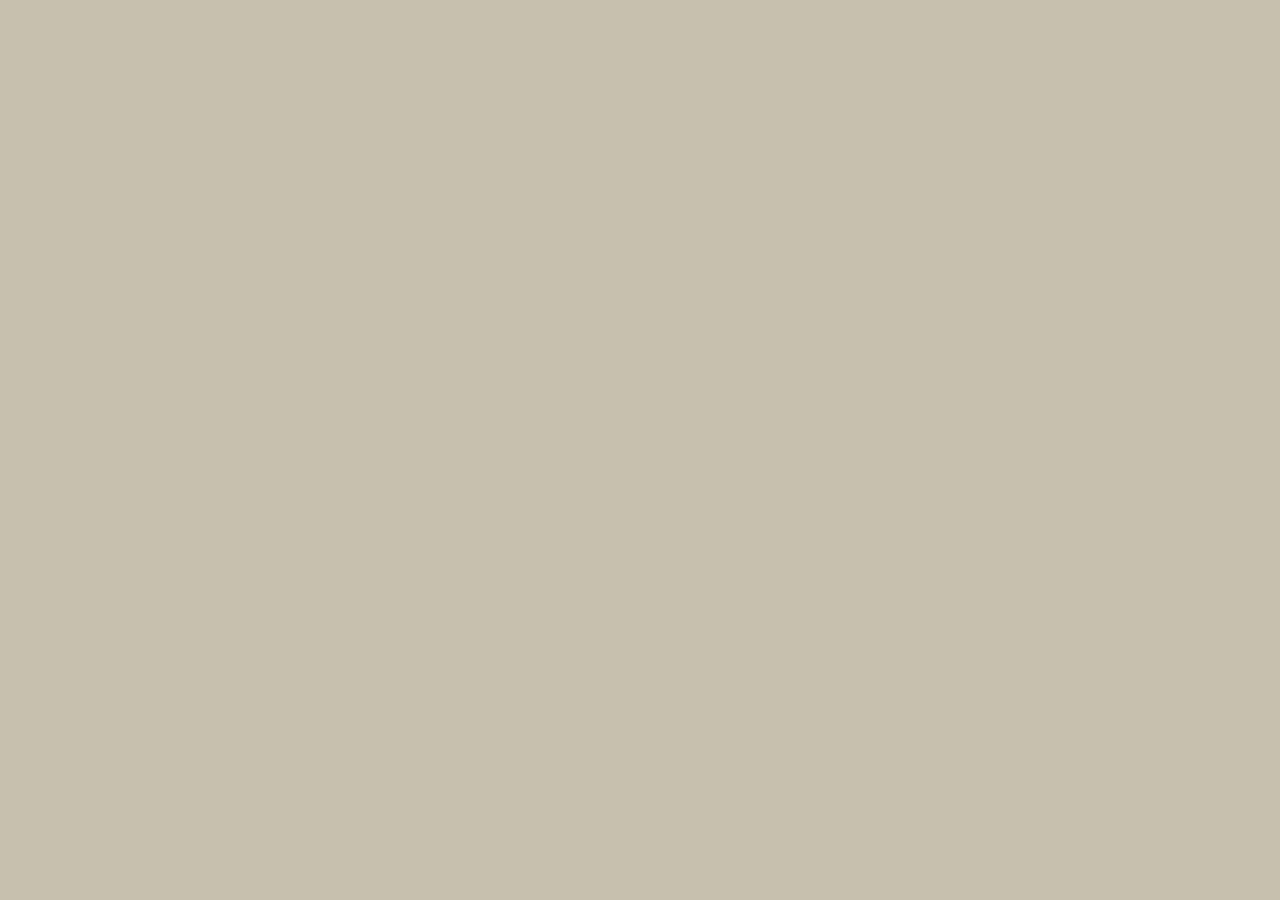
==== scrolling-effects-starter-code/index.html @ 47f2774f "Added content" ====
<!DOCTYPE html>
<html lang="en-ca">
<head>
	<meta charset="utf-8">
	<title>Scrolling Effects</title>
	<link href="css/main.css" rel="stylesheet">
</head>
<body>



<script src="http://code.jquery.com/jquery-2.1.1.min.js"></script>
<script src="js/main.js"></script>

</body>
</html>
---- scrolling-effects-starter-code/css/main.css ----
body {
	margin: 0;
	padding: 0;
	font: normal 100%/1.5 Georgia,serif;
	background-color: #c7c0ae;
}

img {
	display: block;
	margin: 0 auto;
}

section {
	padding: 10rem 0;
}
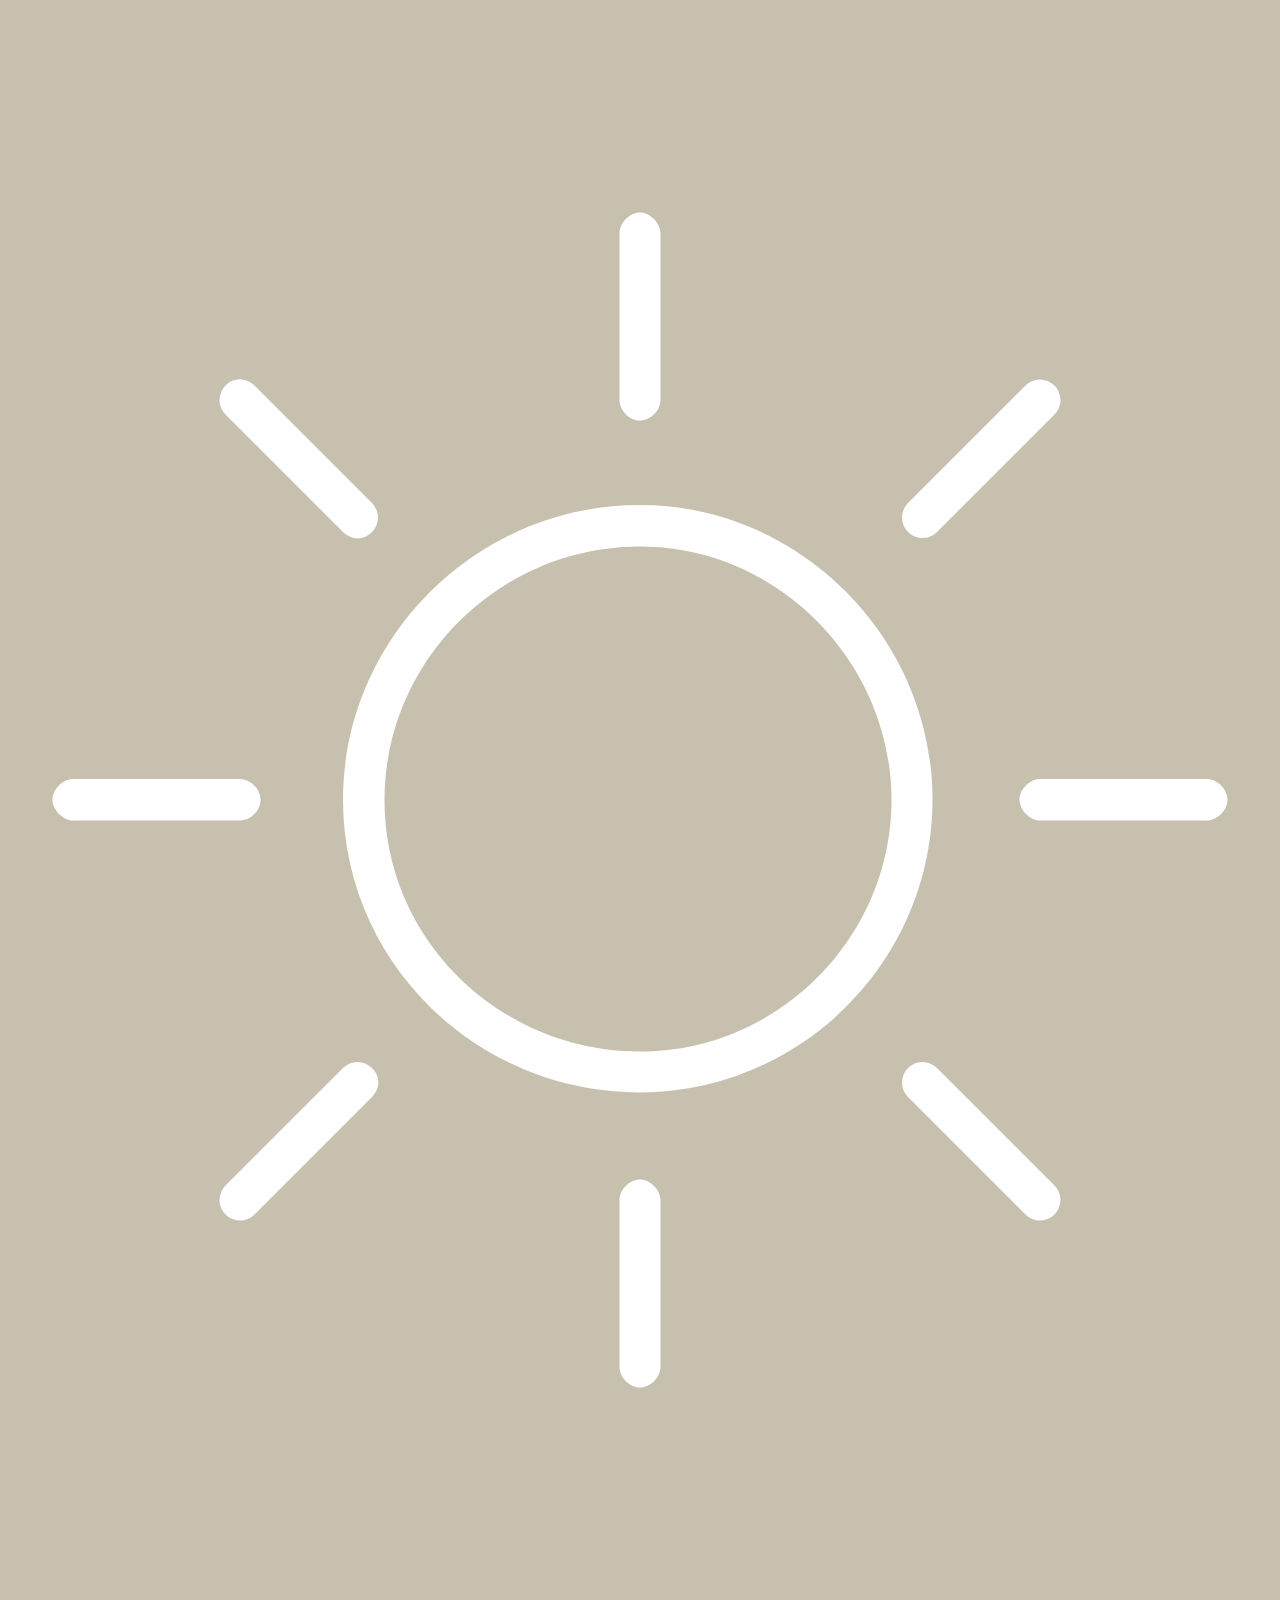
==== commit 30292347: "Added image to html" ====
--- a/scrolling-effects-starter-code/index.html
+++ b/scrolling-effects-starter-code/index.html
@@ -7,7 +7,9 @@
 </head>
 <body>
 
-
+<section class="sun-section">
+	<img class="sun" src="img/sun.svg" alt="">
+</section>
 
 <script src="http://code.jquery.com/jquery-2.1.1.min.js"></script>
 <script src="js/main.js"></script>
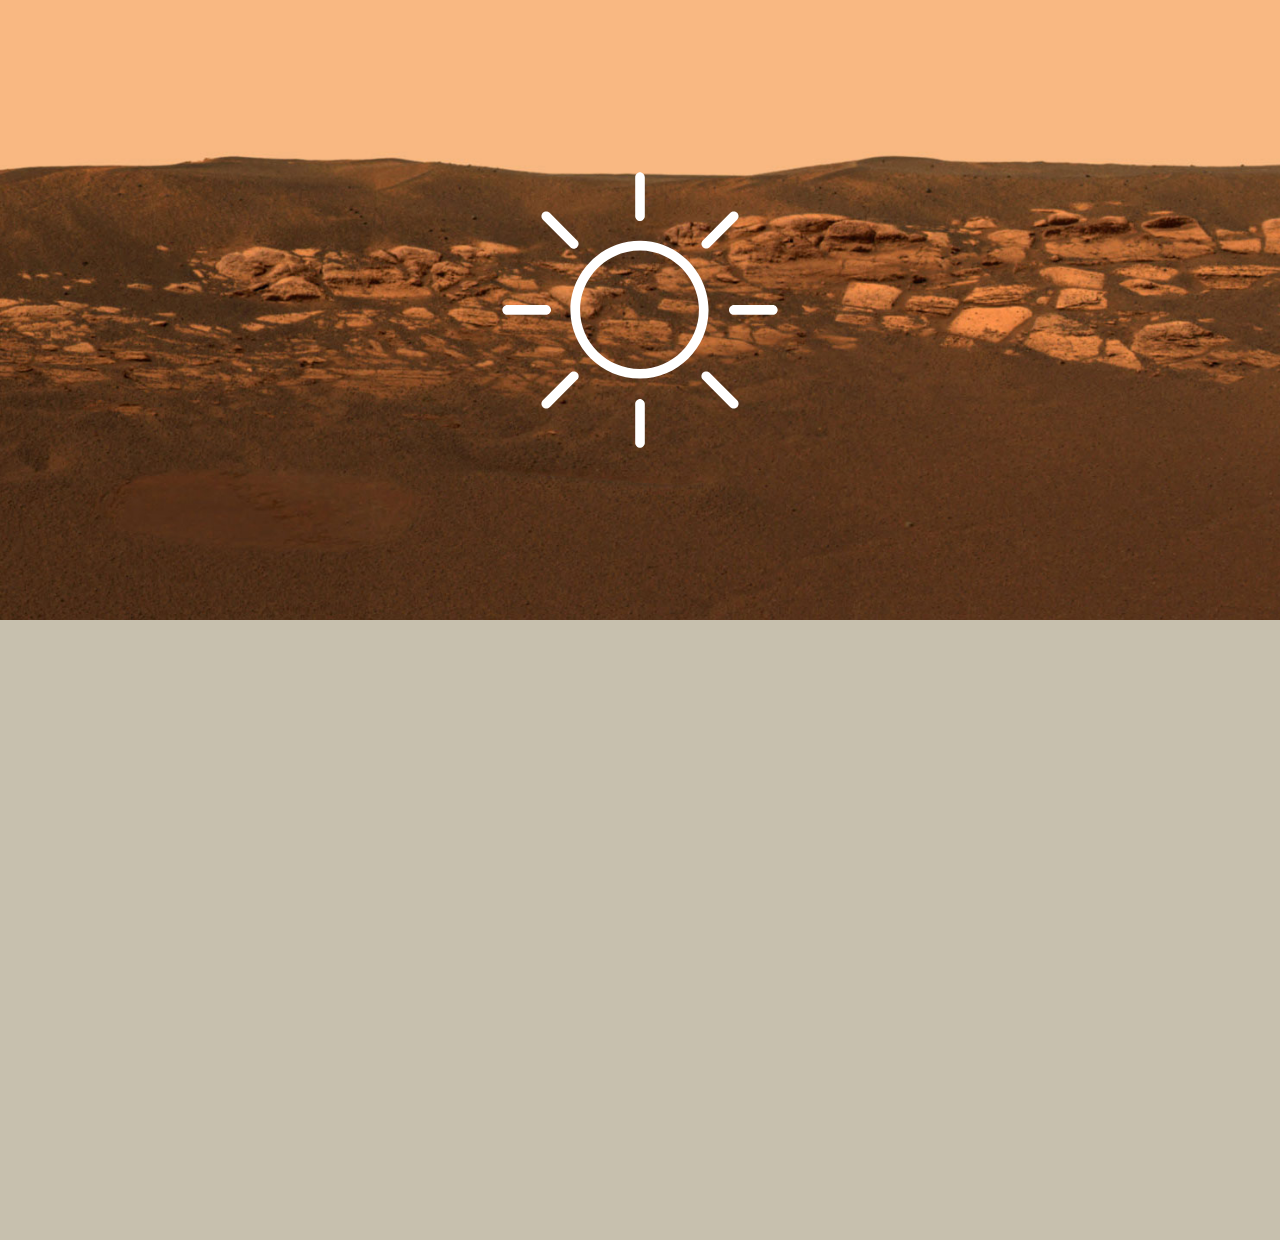
==== commit 8a2a1865: "Added css for dipper" ====
--- a/scrolling-effects-starter-code/index.html
+++ b/scrolling-effects-starter-code/index.html
@@ -11,7 +11,10 @@
 	<img class="sun" src="img/sun.svg" alt="">
 </section>
 
+<section class="dipper-section">
+	<img class="dipper" src="img/dipper.svg" alt="">
 <script src="http://code.jquery.com/jquery-2.1.1.min.js"></script>
+<script src="js/waypoints.min.js"></script>
 <script src="js/main.js"></script>
 
 </body>
--- a/scrolling-effects-starter-code/css/main.css
+++ b/scrolling-effects-starter-code/css/main.css
@@ -13,3 +13,28 @@
 section {
 	padding: 10rem 0;
 }
+
+.sun {
+	width: 300px;
+}
+
+.sun-section {
+	background: transparent  url(../img/mars-pano.jpg) no-repeat center top;
+	background-size: cover;
+}
+
+.dipper {
+	width: 300px;
+	opacity: 0;
+}
+
+/* Don't forget to put in all the prefixes!!! */
+@-webkit-keyframes dipper-fade {
+	0% {
+		opacity: 0;
+	}
+	100% {
+		opacity: 1;
+	}
+}
+	
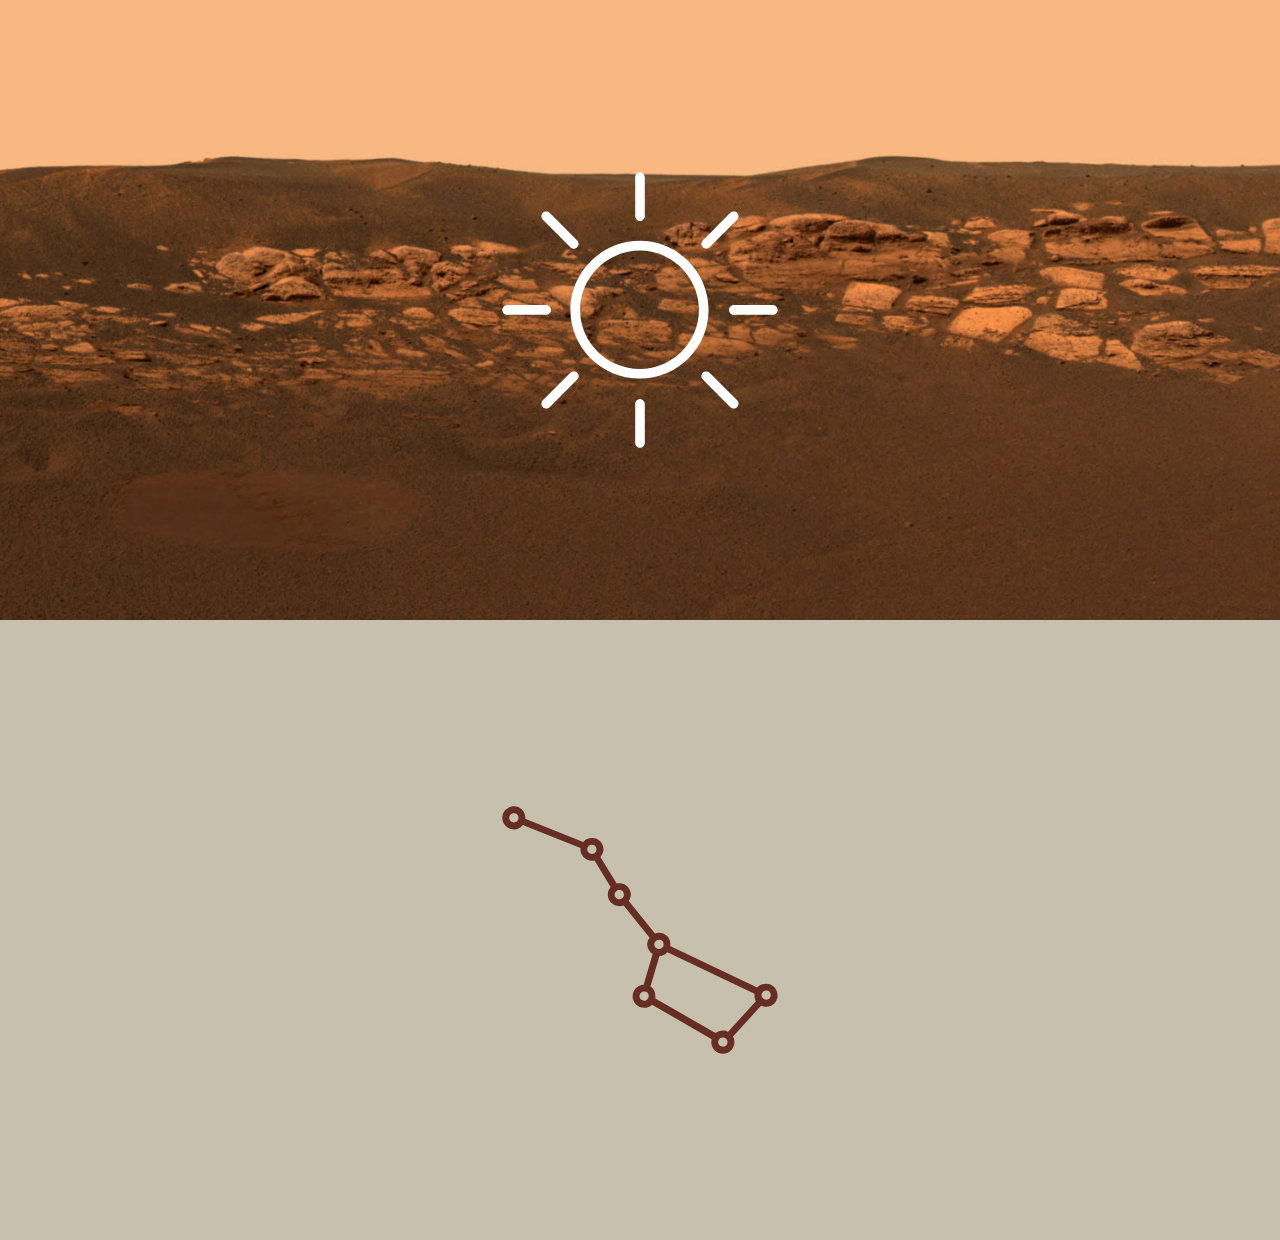
==== commit 84eafc8e: "Added dipper animation" ====
--- a/scrolling-effects-starter-code/index.html
+++ b/scrolling-effects-starter-code/index.html
@@ -13,6 +13,8 @@
 
 <section class="dipper-section">
 	<img class="dipper" src="img/dipper.svg" alt="">
+</section>
+
 <script src="http://code.jquery.com/jquery-2.1.1.min.js"></script>
 <script src="js/waypoints.min.js"></script>
 <script src="js/main.js"></script>
--- a/scrolling-effects-starter-code/css/main.css
+++ b/scrolling-effects-starter-code/css/main.css
@@ -28,6 +28,11 @@
 	opacity: 0;
 }
 
+.js-dipper-fade {
+	/* Don't forget to put in all the prefixes!!! */
+	-webkit-animation: dipper-fade 1s linear forwards;
+}
+
 /* Don't forget to put in all the prefixes!!! */
 @-webkit-keyframes dipper-fade {
 	0% {
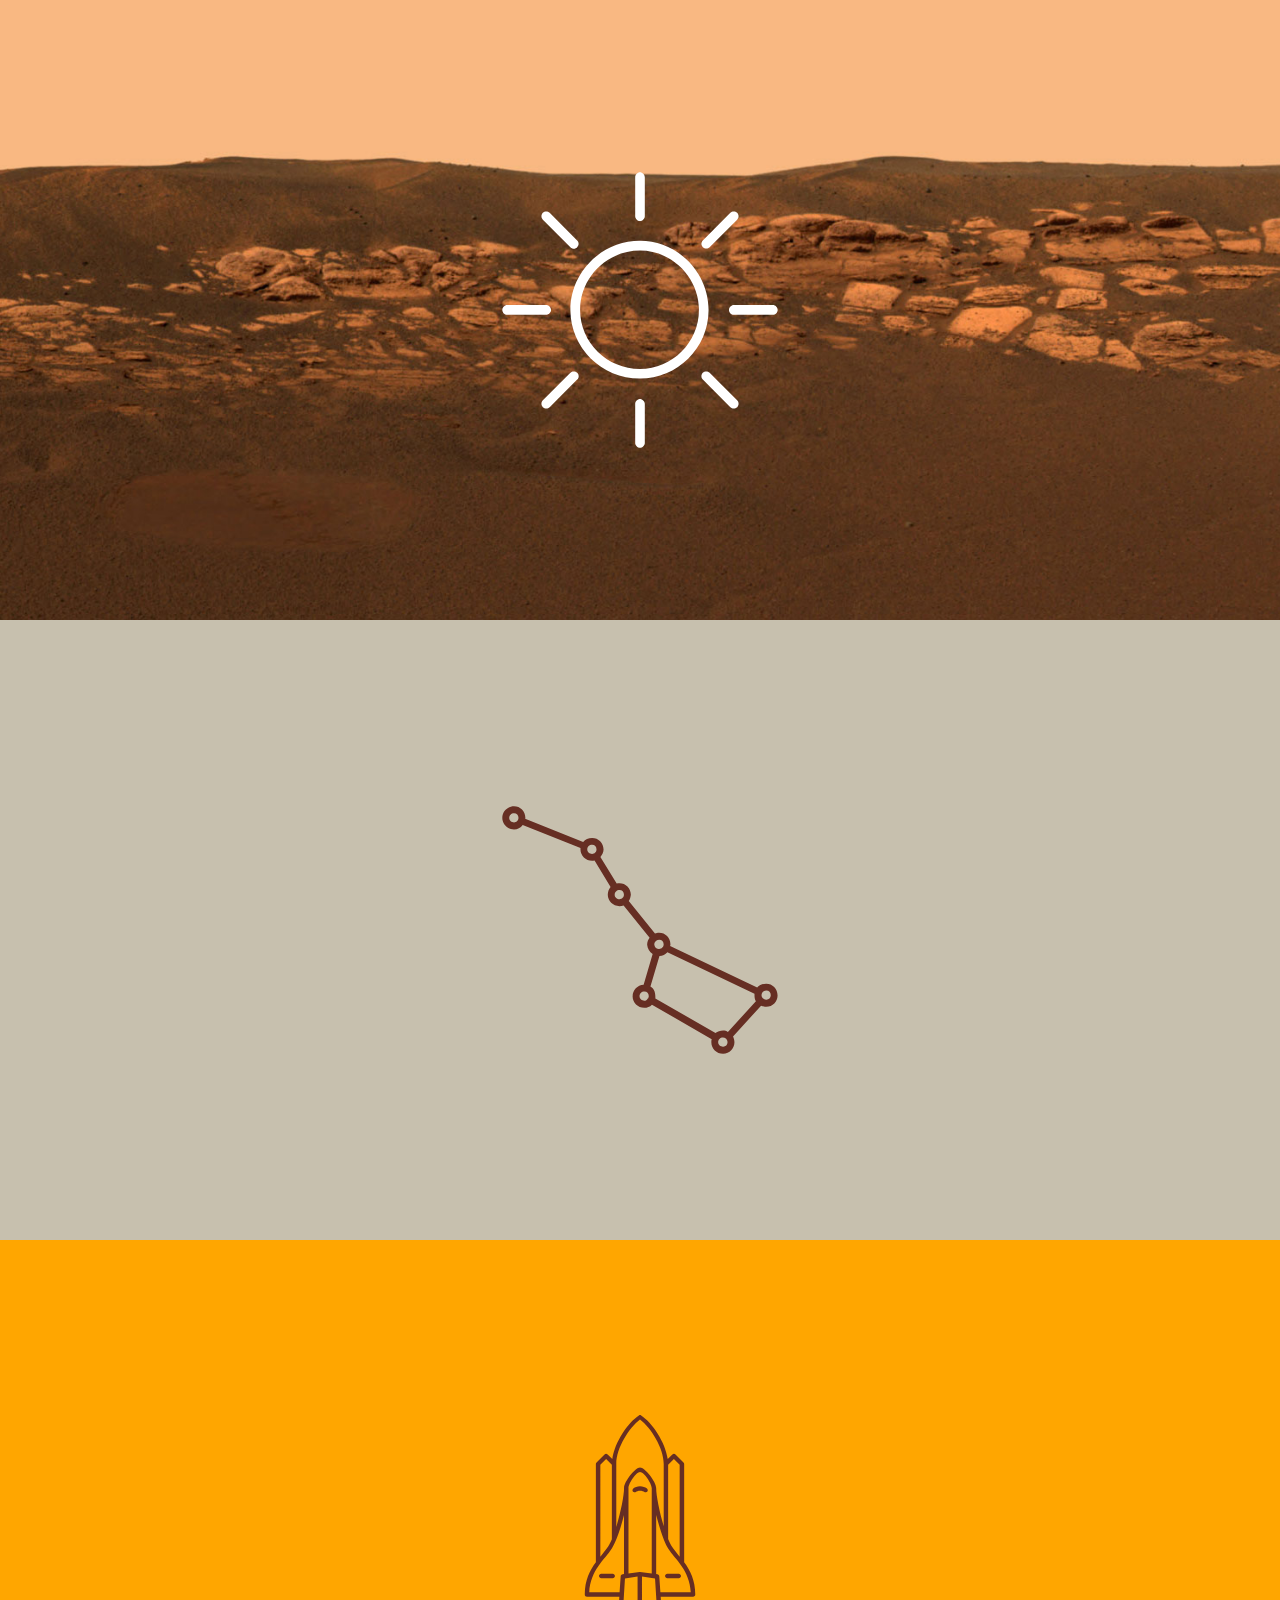
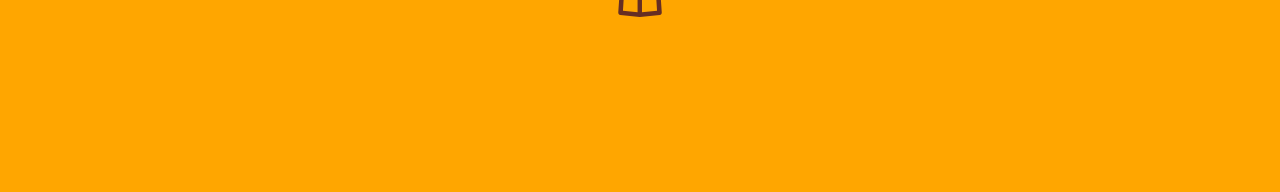
==== commit e2b2486f: "Added shuttle animation and fade" ====
--- a/scrolling-effects-starter-code/index.html
+++ b/scrolling-effects-starter-code/index.html
@@ -15,6 +15,10 @@
 	<img class="dipper" src="img/dipper.svg" alt="">
 </section>
 
+<section class="shuttle-section">
+	<img class="shuttle" src="img/shuttle.svg" alt="">
+</section>
+
 <script src="http://code.jquery.com/jquery-2.1.1.min.js"></script>
 <script src="js/waypoints.min.js"></script>
 <script src="js/main.js"></script>
--- a/scrolling-effects-starter-code/css/main.css
+++ b/scrolling-effects-starter-code/css/main.css
@@ -42,4 +42,28 @@
 		opacity: 1;
 	}
 }
-	+
+.shuttle {
+	width: 300px;
+	opacity: 0;
+}
+
+.shuttle-section {
+	background: rgba(255,166,0,1.00);
+	background-size: cover;
+}
+	
+.js-shuttle-fade {
+	/* Don't forget to put in all the prefixes!!! */
+	-webkit-animation: shuttle-fade 1s linear forwards;
+}
+
+/* Don't forget to put in all the prefixes!!! */
+@-webkit-keyframes shuttle-fade {
+	0% {
+		opacity: 0;
+	}
+	100% {
+		opacity: 1;
+	}
+}
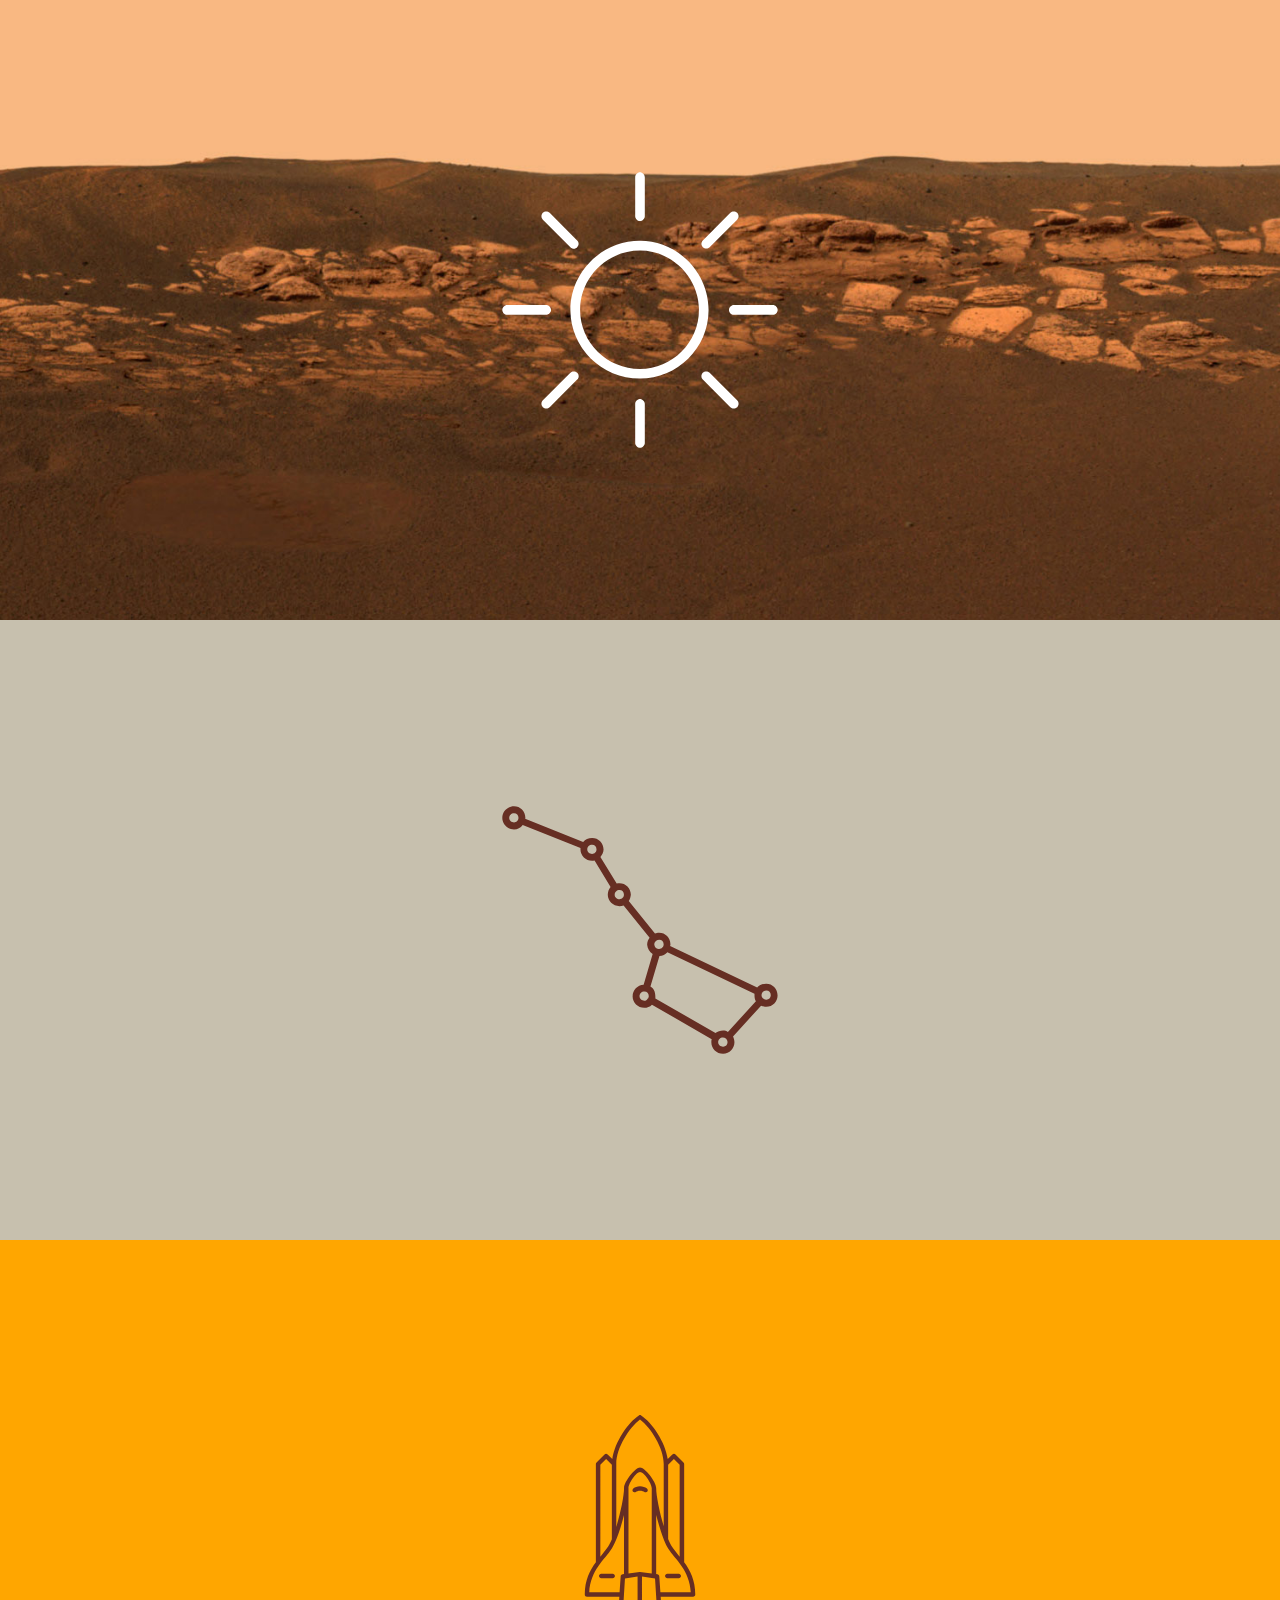
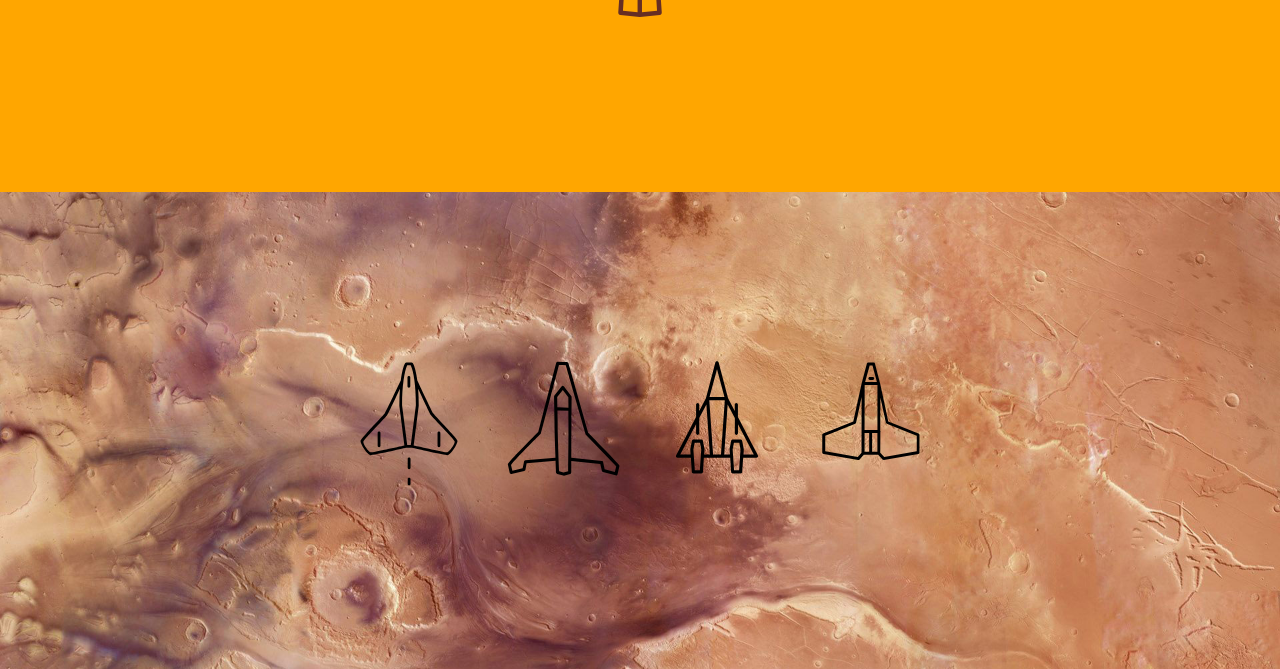
==== commit bc389bec: "Added css for ship-1 and ship-2 animation" ====
--- a/scrolling-effects-starter-code/index.html
+++ b/scrolling-effects-starter-code/index.html
@@ -19,6 +19,13 @@
 	<img class="shuttle" src="img/shuttle.svg" alt="">
 </section>
 
+<section class="ship-section">
+	<img class="ship-1" src="img/ship-1.svg" alt="">
+	<img class="ship-2" src="img/ship-2.svg" alt="">
+	<img class="ship-1" src="img/ship-3.svg" alt="">
+	<img class="ship-2" src="img/ship-4.svg" alt="">
+</section>
+
 <script src="http://code.jquery.com/jquery-2.1.1.min.js"></script>
 <script src="js/waypoints.min.js"></script>
 <script src="js/main.js"></script>
--- a/scrolling-effects-starter-code/css/main.css
+++ b/scrolling-effects-starter-code/css/main.css
@@ -46,6 +46,8 @@
 .shuttle {
 	width: 300px;
 	opacity: 0;
+	position: relative;
+	top: 5em;
 }
 
 .shuttle-section {
@@ -55,15 +57,72 @@
 	
 .js-shuttle-fade {
 	/* Don't forget to put in all the prefixes!!! */
-	-webkit-animation: shuttle-fade 1s linear forwards;
+	-webkit-animation: shuttle-fade 800ms linear forwards;
 }
 
 /* Don't forget to put in all the prefixes!!! */
 @-webkit-keyframes shuttle-fade {
 	0% {
 		opacity: 0;
+		top: 6em;
 	}
 	100% {
 		opacity: 1;
+		top: 0;
+	}
+}
+
+.ship-section {
+	background: transparent url(../img/kasei-valles-canyons.jpg) no-repeat center top;
+	background-size: cover;
+	text-align: center;
+}
+
+.ship-1 {
+	width: 150px;
+	opacity: 0;
+	position: relative;
+	display: inline-block;
+	top: 6em;
+}
+
+.ship-2 {
+	width: 150px;
+	opacity: 0;
+	position: relative;
+	display: inline-block;
+	top: 8em;
+}
+
+.js-ship-1-fade {
+	/* Don't forget to put in all the prefixes!!! */
+	-webkit-animation: ship-1-fade 800ms linear forwards;
+}
+
+/* Don't forget to put in all the prefixes!!! */
+@-webkit-keyframes ship-1-fade {
+	0% {
+		opacity: 0;
+		top: 6em;
+	}
+	100% {
+		opacity: 1;
+		top: 0;
+	}
+}
+
+.js-ship-2-fade {
+	/* Don't forget to put in all the prefixes!!! */
+	-webkit-animation: ship-2-fade 800ms linear forwards;
+}
+
+@-webkit-keyframes ship-2-fade {
+	0% {
+		opacity: 0;
+		top: 8em;
+	}
+	100% {
+		opacity: 1;
+		top: 0;
 	}
 }
